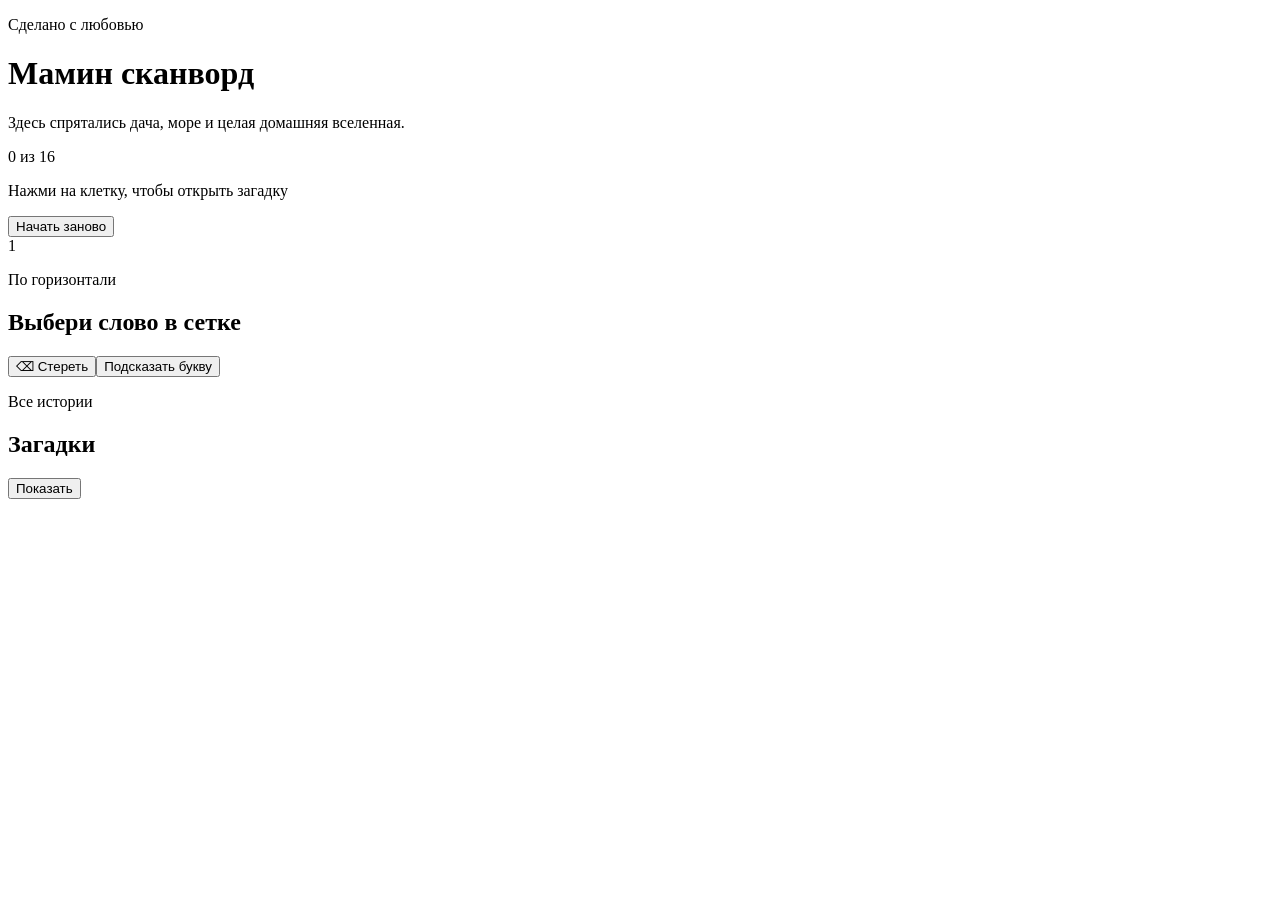
==== index.html @ de4d6d9a "Добавить страницу сканворда" ====
<!doctype html>
<html lang="ru">
  <head>
    <meta charset="UTF-8" />
    <meta name="viewport" content="width=device-width, initial-scale=1, viewport-fit=cover" />
    <meta name="theme-color" content="#f7efe3" />
    <link rel="icon" href="data:," />
    <title>Мамин сканворд</title>
    <link rel="stylesheet" href="styles.css" />
  </head>
  <body>
    <main class="app">
      <header class="hero">
        <p class="eyebrow">Сделано с любовью</p>
        <h1>Мамин сканворд</h1>
        <p class="intro">Здесь спрятались дача, море и целая домашняя вселенная.</p>
        <div class="progress-wrap" aria-label="Прогресс">
          <div class="progress-track"><span id="progressBar"></span></div>
          <span id="progressText">0 из 16</span>
        </div>
      </header>
      <section class="game-card">
        <div class="board-toolbar">
          <p>Нажми на клетку, чтобы открыть загадку</p>
          <button id="resetButton" class="icon-button" type="button">Начать заново</button>
        </div>
        <div id="boardViewport" class="board-viewport">
          <div id="board" class="board" role="grid" aria-label="Сетка сканворда"></div>
        </div>
      </section>
      <section id="cluePanel" class="clue-panel" aria-live="polite">
        <div class="clue-number" id="clueNumber">1</div>
        <div class="clue-copy"><p id="clueDirection">По горизонтали</p><h2 id="clueText">Выбери слово в сетке</h2></div>
      </section>
      <section class="keyboard" aria-label="Экранная клавиатура">
        <div id="letterKeys" class="letter-keys"></div>
        <div class="keyboard-actions"><button id="eraseButton" type="button">⌫ Стереть</button><button id="hintButton" type="button">Подсказать букву</button></div>
      </section>
      <section class="clue-list">
        <div class="section-heading"><div><p class="eyebrow">Все истории</p><h2>Загадки</h2></div><button id="toggleClues" type="button" aria-expanded="false">Показать</button></div>
        <div id="allClues" class="all-clues" hidden></div>
      </section>
    </main>
    <div id="winModal" class="modal" hidden>
      <div class="modal-card" role="dialog" aria-modal="true" aria-labelledby="winTitle">
        <div class="celebration">✦ ♥ ✦</div><p class="eyebrow">Все слова найдены</p>
        <h2 id="winTitle">Мама, ты разгадала нашу вселенную!</h2>
        <p>Пусть впереди будет ещё много дачных рассветов, попутного ветра и счастливых историй.</p>
        <button id="closeModal" type="button">Посмотреть сканворд</button>
      </div>
    </div>
    <script src="app.js"></script>
  </body>
</html>
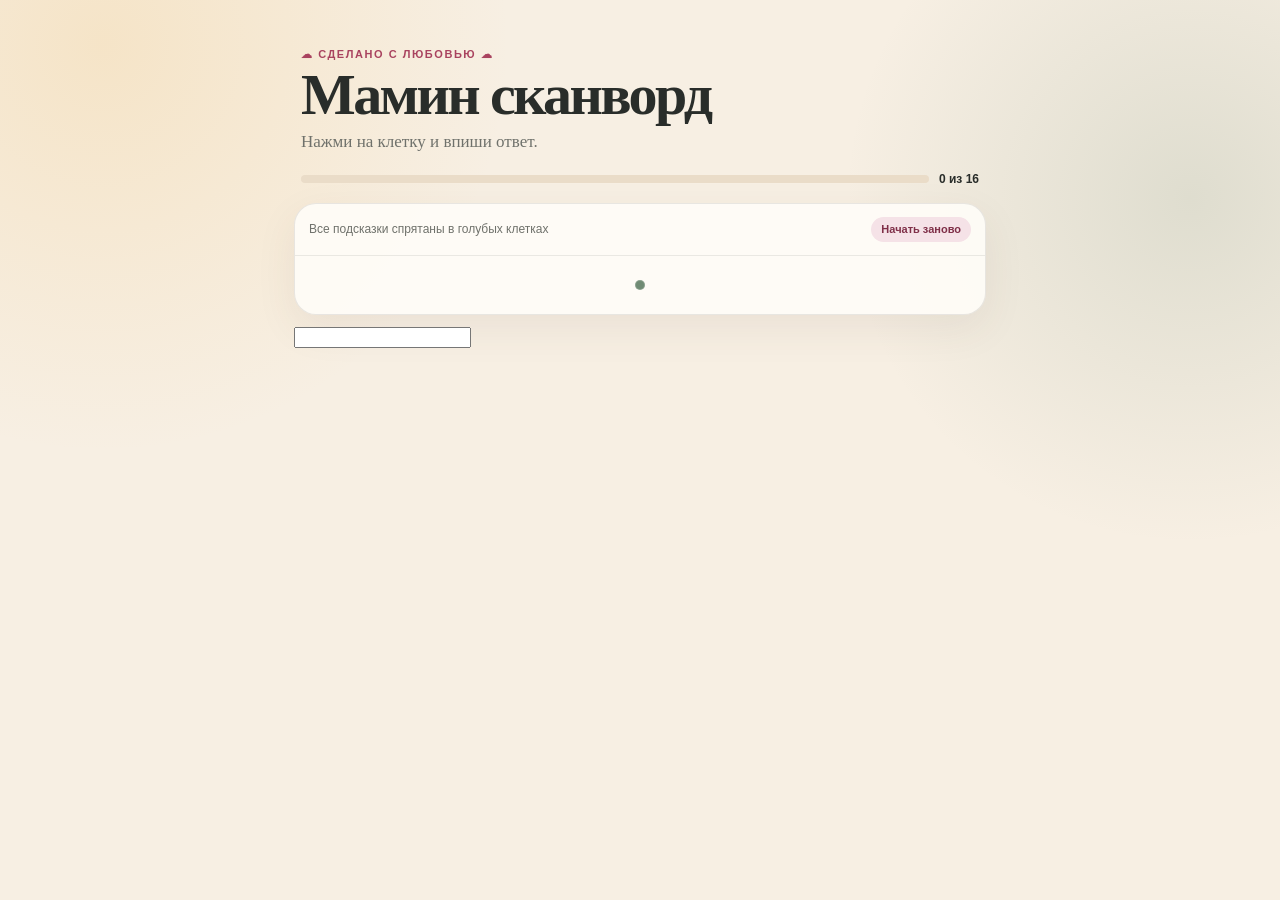
==== commit 3e4b996d: "Обновить мобильный интерфейс для iPhone" ====
--- a/index.html
+++ b/index.html
@@ -11,9 +11,9 @@
   <body>
     <main class="app">
       <header class="hero">
-        <p class="eyebrow">Сделано с любовью</p>
+        <p class="eyebrow">☁ Сделано с любовью ☁</p>
         <h1>Мамин сканворд</h1>
-        <p class="intro">Здесь спрятались дача, море и целая домашняя вселенная.</p>
+        <p class="intro">Нажми на клетку и впиши ответ.</p>
         <div class="progress-wrap" aria-label="Прогресс">
           <div class="progress-track"><span id="progressBar"></span></div>
           <span id="progressText">0 из 16</span>
@@ -21,25 +21,12 @@
       </header>
       <section class="game-card">
         <div class="board-toolbar">
-          <p>Нажми на клетку, чтобы открыть загадку</p>
+          <p>Все подсказки спрятаны в голубых клетках</p>
           <button id="resetButton" class="icon-button" type="button">Начать заново</button>
         </div>
-        <div id="boardViewport" class="board-viewport">
-          <div id="board" class="board" role="grid" aria-label="Сетка сканворда"></div>
-        </div>
+        <div id="boardViewport" class="board-viewport"><div id="board" class="board" role="grid" aria-label="Сетка сканворда"></div></div>
       </section>
-      <section id="cluePanel" class="clue-panel" aria-live="polite">
-        <div class="clue-number" id="clueNumber">1</div>
-        <div class="clue-copy"><p id="clueDirection">По горизонтали</p><h2 id="clueText">Выбери слово в сетке</h2></div>
-      </section>
-      <section class="keyboard" aria-label="Экранная клавиатура">
-        <div id="letterKeys" class="letter-keys"></div>
-        <div class="keyboard-actions"><button id="eraseButton" type="button">⌫ Стереть</button><button id="hintButton" type="button">Подсказать букву</button></div>
-      </section>
-      <section class="clue-list">
-        <div class="section-heading"><div><p class="eyebrow">Все истории</p><h2>Загадки</h2></div><button id="toggleClues" type="button" aria-expanded="false">Показать</button></div>
-        <div id="allClues" class="all-clues" hidden></div>
-      </section>
+      <input id="nativeInput" class="native-input" type="text" inputmode="text" enterkeyhint="next" autocomplete="off" autocorrect="off" autocapitalize="characters" spellcheck="false" aria-label="Ввод буквы" />
     </main>
     <div id="winModal" class="modal" hidden>
       <div class="modal-card" role="dialog" aria-modal="true" aria-labelledby="winTitle">
--- a/styles.css
+++ b/styles.css
@@ -0,0 +1 @@
+:root{--paper:#f7efe3;--paper-deep:#eadcc8;--ink:#292d2a;--muted:#6f716b;--berry:#a9435f;--berry-dark:#7f2f48;--sage:#708b74;--sage-light:#dce6da;--sun:#efbd65;--white:#fffdf9;--cell:clamp(58px,16vw,70px);font-family:Georgia,"Times New Roman",serif;color:var(--ink);background:var(--paper)}*{box-sizing:border-box}body{margin:0;min-width:320px;min-height:100vh;background:radial-gradient(circle at 8% 5%,rgb(239 189 101/22%),transparent 28%),radial-gradient(circle at 93% 22%,rgb(112 139 116/18%),transparent 25%),var(--paper)}button{font:inherit}.app{width:min(100%,720px);margin:0 auto;padding:24px 14px calc(32px + env(safe-area-inset-bottom))}.hero{padding:10px 7px 18px}.eyebrow{margin:0 0 6px;color:var(--berry);font:700 11px/1.2 Arial,sans-serif;letter-spacing:.14em;text-transform:uppercase}h1,h2,p{margin-top:0}h1{margin-bottom:8px;font-size:clamp(36px,11vw,58px);line-height:.95;letter-spacing:-.045em}.intro{max-width:510px;margin-bottom:18px;color:var(--muted);font-size:17px;line-height:1.45}.progress-wrap{display:grid;grid-template-columns:1fr auto;align-items:center;gap:10px;font:700 12px/1 Arial,sans-serif}.progress-track{height:8px;overflow:hidden;border-radius:99px;background:var(--paper-deep)}.progress-track span{display:block;width:0;height:100%;border-radius:inherit;background:var(--berry);transition:width .25s ease}.game-card,.clue-panel,.keyboard,.clue-list{margin-bottom:12px;border:1px solid rgb(41 45 42/10%);border-radius:22px;background:rgb(255 253 249/88%);box-shadow:0 14px 40px rgb(84 67 47/8%)}.game-card{overflow:hidden}.board-toolbar{display:flex;align-items:center;justify-content:space-between;gap:12px;padding:13px 14px;border-bottom:1px solid rgb(41 45 42/9%);font:12px/1.3 Arial,sans-serif}.board-toolbar p{margin:0;color:var(--muted)}.icon-button,#toggleClues{flex:none;padding:7px 10px;border:0;border-radius:99px;color:var(--berry-dark);background:#f5e2e7;font:700 11px/1 Arial,sans-serif}.board-viewport{max-height:60vh;overflow:auto;padding:16px;overscroll-behavior:contain;scrollbar-width:thin}.board{display:grid;width:max-content;margin:0 auto;gap:2px;padding:5px;border-radius:12px;background:var(--sage);box-shadow:inset 0 0 0 1px rgb(255 255 255/18%)}.cell{position:relative;width:var(--cell);height:var(--cell);padding:0;border:0;border-radius:3px;color:var(--ink);background:var(--white);font:700 clamp(16px,5vw,23px)/1 Arial,sans-serif;text-transform:uppercase;touch-action:manipulation}.cell.block{pointer-events:none;background:rgb(47 66 51/56%)}.cell.clue-cell{display:block;overflow:hidden;padding:14px 4px 13px;border:1px solid #c99733;color:#332711;background:#f3c953;font-family:Arial,sans-serif;text-transform:none}.clue-cell-text{display:-webkit-box;overflow:hidden;font-size:clamp(7px,2.15vw,10px);font-weight:700;line-height:1.05;overflow-wrap:anywhere;-webkit-box-orient:vertical;-webkit-line-clamp:4}.clue-cell-number{position:absolute;top:3px;left:4px;color:rgb(51 39 17/68%);font-size:7px;line-height:1}.clue-arrow{position:absolute;right:4px;bottom:1px;font-size:15px;line-height:1}.cell.clue-cell.active{background:#f6dc7c;outline:3px solid var(--berry);outline-offset:-3px}.cell.clue-cell.correct{color:#294932;background:#b9d3af;border-color:#78936f}.cell.active{background:#f8e5ae}.cell.cursor{outline:3px solid var(--berry);outline-offset:-3px}.cell.correct{color:#365c40;background:var(--sage-light)}.clue-panel{display:grid;grid-template-columns:45px 1fr;gap:12px;align-items:start;padding:16px}.clue-number{display:grid;width:42px;height:42px;place-items:center;border-radius:50%;color:var(--white);background:var(--berry);font:700 18px/1 Arial,sans-serif}.clue-copy p{margin-bottom:4px;color:var(--sage);font:700 10px/1.2 Arial,sans-serif;letter-spacing:.08em;text-transform:uppercase}.clue-copy h2{margin-bottom:0;font-size:clamp(18px,5.2vw,24px);line-height:1.2}.keyboard{padding:13px}.letter-keys{display:flex;flex-wrap:wrap;justify-content:center;gap:5px}.letter-keys button,.keyboard-actions button,.modal-card button{min-height:40px;border:0;border-radius:10px;color:var(--ink);background:var(--paper-deep);font:700 14px/1 Arial,sans-serif;touch-action:manipulation}.letter-keys button{width:calc((100% - 45px)/10);min-width:27px;padding:0}.letter-keys button:active,.keyboard-actions button:active{transform:translateY(1px);filter:brightness(.95)}.keyboard-actions{display:grid;grid-template-columns:1fr 1fr;gap:7px;margin-top:9px}.keyboard-actions button:last-child{color:var(--white);background:var(--sage)}.clue-list{padding:16px}.section-heading{display:flex;align-items:center;justify-content:space-between}.section-heading h2{margin:0;font-size:28px}.all-clues{display:grid;gap:8px;margin-top:15px}.all-clues[hidden]{display:none}.clue-item{display:grid;grid-template-columns:27px 1fr;gap:8px;padding:10px;border:0;border-radius:12px;color:inherit;background:#f7f0e6;text-align:left}.clue-item span:first-child{color:var(--berry);font:700 12px/1.3 Arial,sans-serif}.clue-item span:last-child{font-size:14px;line-height:1.25}.clue-item.solved{color:#55725b;background:var(--sage-light)}.modal{position:fixed;z-index:10;inset:0;display:grid;place-items:center;padding:20px;background:rgb(35 40 36/68%);backdrop-filter:blur(5px)}.modal[hidden]{display:none}.modal-card{width:min(100%,440px);padding:28px 24px;border-radius:26px;background:var(--white);box-shadow:0 25px 70px rgb(0 0 0/25%);text-align:center}.celebration{margin-bottom:18px;color:var(--sun);font-size:30px;letter-spacing:.3em}.modal-card h2{margin-bottom:12px;font-size:32px;line-height:1.05}.modal-card p:not(.eyebrow){color:var(--muted);line-height:1.45}.modal-card button{width:100%;margin-top:8px;color:var(--white);background:var(--berry)}@media(min-width:600px){.app{padding-top:38px}.board-viewport{padding:24px}.letter-keys button{width:41px}}@media(prefers-reduced-motion:reduce){*{scroll-behavior:auto!important;transition:none!important}}
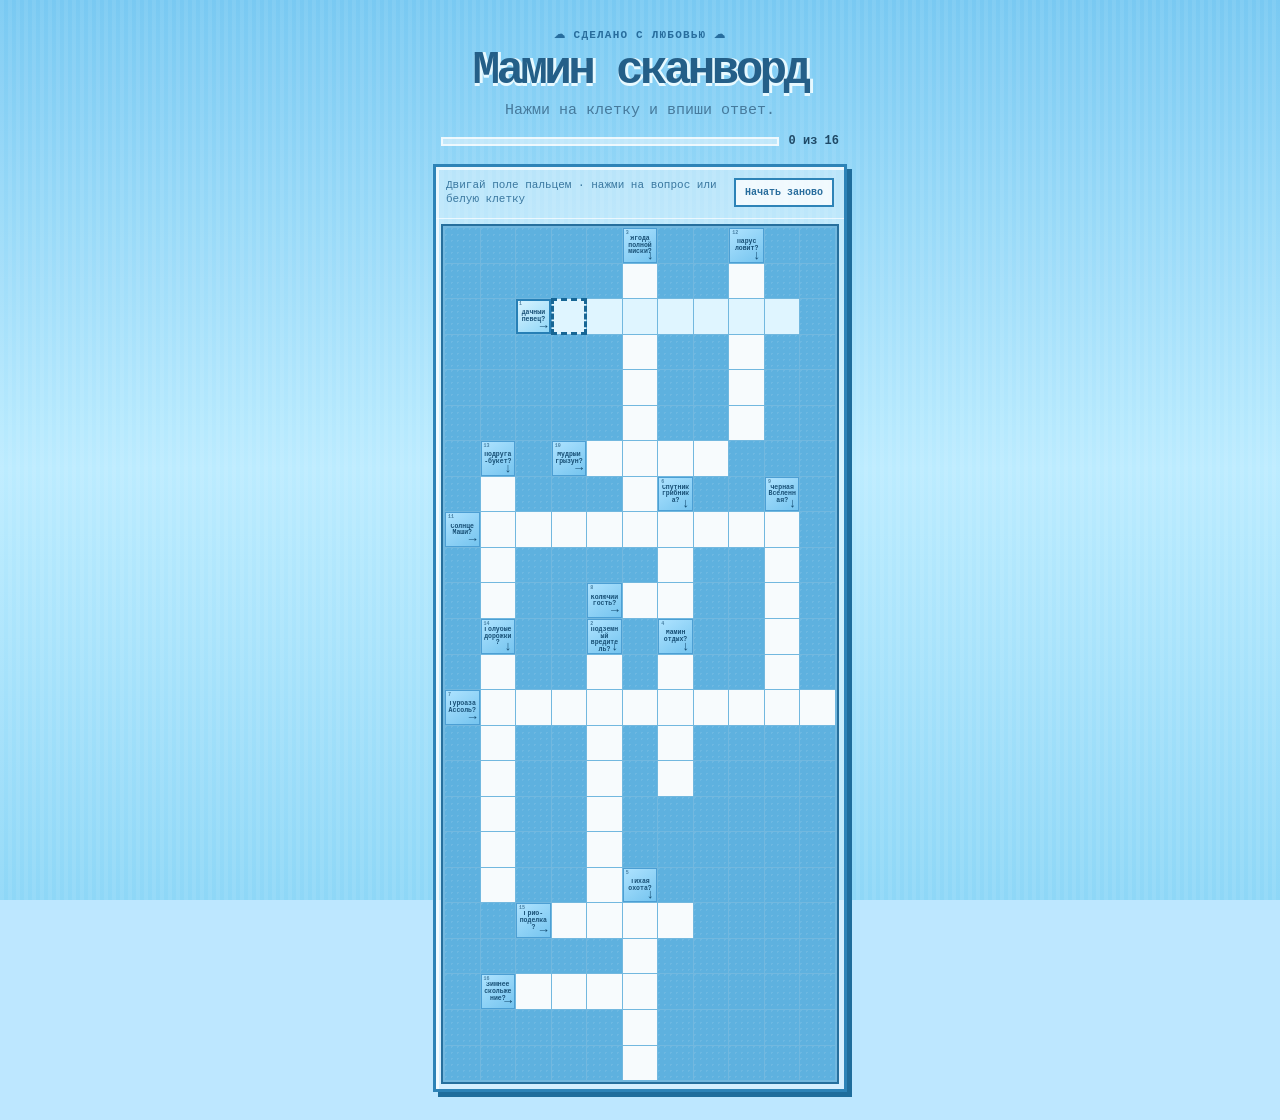
==== commit 0d98ea4c: "Увеличить клетки и улучшить подсказку управления" ====
--- a/index.html
+++ b/index.html
@@ -1,41 +1,2 @@
 <!doctype html>
-<html lang="ru">
-  <head>
-    <meta charset="UTF-8" />
-    <meta name="viewport" content="width=device-width, initial-scale=1, viewport-fit=cover" />
-    <meta name="theme-color" content="#f7efe3" />
-    <link rel="icon" href="data:," />
-    <title>Мамин сканворд</title>
-    <link rel="stylesheet" href="styles.css" />
-  </head>
-  <body>
-    <main class="app">
-      <header class="hero">
-        <p class="eyebrow">☁ Сделано с любовью ☁</p>
-        <h1>Мамин сканворд</h1>
-        <p class="intro">Нажми на клетку и впиши ответ.</p>
-        <div class="progress-wrap" aria-label="Прогресс">
-          <div class="progress-track"><span id="progressBar"></span></div>
-          <span id="progressText">0 из 16</span>
-        </div>
-      </header>
-      <section class="game-card">
-        <div class="board-toolbar">
-          <p>Все подсказки спрятаны в голубых клетках</p>
-          <button id="resetButton" class="icon-button" type="button">Начать заново</button>
-        </div>
-        <div id="boardViewport" class="board-viewport"><div id="board" class="board" role="grid" aria-label="Сетка сканворда"></div></div>
-      </section>
-      <input id="nativeInput" class="native-input" type="text" inputmode="text" enterkeyhint="next" autocomplete="off" autocorrect="off" autocapitalize="characters" spellcheck="false" aria-label="Ввод буквы" />
-    </main>
-    <div id="winModal" class="modal" hidden>
-      <div class="modal-card" role="dialog" aria-modal="true" aria-labelledby="winTitle">
-        <div class="celebration">✦ ♥ ✦</div><p class="eyebrow">Все слова найдены</p>
-        <h2 id="winTitle">Мама, ты разгадала нашу вселенную!</h2>
-        <p>Пусть впереди будет ещё много дачных рассветов, попутного ветра и счастливых историй.</p>
-        <button id="closeModal" type="button">Посмотреть сканворд</button>
-      </div>
-    </div>
-    <script src="app.js"></script>
-  </body>
-</html>
+<html lang="ru"><head><meta charset="UTF-8"/><meta name="viewport" content="width=device-width, initial-scale=1, viewport-fit=cover"/><meta name="theme-color" content="#79c9f2"/><link rel="icon" href="data:,"/><title>Мамин сканворд</title><link rel="stylesheet" href="styles.css"/></head><body><main class="app"><header class="hero"><p class="eyebrow">☁ Сделано с любовью ☁</p><h1>Мамин сканворд</h1><p class="intro">Нажми на клетку и впиши ответ.</p><div class="progress-wrap" aria-label="Прогресс"><div class="progress-track"><span id="progressBar"></span></div><span id="progressText">0 из 16</span></div></header><section class="game-card"><div class="board-toolbar"><p>Двигай поле пальцем · нажми на вопрос или белую клетку</p><button id="resetButton" class="icon-button" type="button">Начать заново</button></div><div id="boardViewport" class="board-viewport"><div id="board" class="board" role="grid" aria-label="Сетка сканворда"></div></div></section><input id="nativeInput" class="native-input" type="text" inputmode="text" enterkeyhint="next" autocomplete="off" autocorrect="off" autocapitalize="characters" spellcheck="false" aria-label="Ввод буквы"/></main><div id="winModal" class="modal" hidden><div class="modal-card" role="dialog" aria-modal="true" aria-labelledby="winTitle"><div class="celebration">✦ ♥ ✦</div><p class="eyebrow">Все слова найдены</p><h2 id="winTitle">Мама, ты разгадала нашу вселенную!</h2><p>Пусть впереди будет ещё много дачных рассветов, попутного ветра и счастливых историй.</p><button id="closeModal" type="button">Посмотреть сканворд</button></div></div><script src="app.js"></script></body></html>
--- a/styles.css
+++ b/styles.css
@@ -1 +1 @@
-:root{--paper:#f7efe3;--paper-deep:#eadcc8;--ink:#292d2a;--muted:#6f716b;--berry:#a9435f;--berry-dark:#7f2f48;--sage:#708b74;--sage-light:#dce6da;--sun:#efbd65;--white:#fffdf9;--cell:clamp(58px,16vw,70px);font-family:Georgia,"Times New Roman",serif;color:var(--ink);background:var(--paper)}*{box-sizing:border-box}body{margin:0;min-width:320px;min-height:100vh;background:radial-gradient(circle at 8% 5%,rgb(239 189 101/22%),transparent 28%),radial-gradient(circle at 93% 22%,rgb(112 139 116/18%),transparent 25%),var(--paper)}button{font:inherit}.app{width:min(100%,720px);margin:0 auto;padding:24px 14px calc(32px + env(safe-area-inset-bottom))}.hero{padding:10px 7px 18px}.eyebrow{margin:0 0 6px;color:var(--berry);font:700 11px/1.2 Arial,sans-serif;letter-spacing:.14em;text-transform:uppercase}h1,h2,p{margin-top:0}h1{margin-bottom:8px;font-size:clamp(36px,11vw,58px);line-height:.95;letter-spacing:-.045em}.intro{max-width:510px;margin-bottom:18px;color:var(--muted);font-size:17px;line-height:1.45}.progress-wrap{display:grid;grid-template-columns:1fr auto;align-items:center;gap:10px;font:700 12px/1 Arial,sans-serif}.progress-track{height:8px;overflow:hidden;border-radius:99px;background:var(--paper-deep)}.progress-track span{display:block;width:0;height:100%;border-radius:inherit;background:var(--berry);transition:width .25s ease}.game-card,.clue-panel,.keyboard,.clue-list{margin-bottom:12px;border:1px solid rgb(41 45 42/10%);border-radius:22px;background:rgb(255 253 249/88%);box-shadow:0 14px 40px rgb(84 67 47/8%)}.game-card{overflow:hidden}.board-toolbar{display:flex;align-items:center;justify-content:space-between;gap:12px;padding:13px 14px;border-bottom:1px solid rgb(41 45 42/9%);font:12px/1.3 Arial,sans-serif}.board-toolbar p{margin:0;color:var(--muted)}.icon-button,#toggleClues{flex:none;padding:7px 10px;border:0;border-radius:99px;color:var(--berry-dark);background:#f5e2e7;font:700 11px/1 Arial,sans-serif}.board-viewport{max-height:60vh;overflow:auto;padding:16px;overscroll-behavior:contain;scrollbar-width:thin}.board{display:grid;width:max-content;margin:0 auto;gap:2px;padding:5px;border-radius:12px;background:var(--sage);box-shadow:inset 0 0 0 1px rgb(255 255 255/18%)}.cell{position:relative;width:var(--cell);height:var(--cell);padding:0;border:0;border-radius:3px;color:var(--ink);background:var(--white);font:700 clamp(16px,5vw,23px)/1 Arial,sans-serif;text-transform:uppercase;touch-action:manipulation}.cell.block{pointer-events:none;background:rgb(47 66 51/56%)}.cell.clue-cell{display:block;overflow:hidden;padding:14px 4px 13px;border:1px solid #c99733;color:#332711;background:#f3c953;font-family:Arial,sans-serif;text-transform:none}.clue-cell-text{display:-webkit-box;overflow:hidden;font-size:clamp(7px,2.15vw,10px);font-weight:700;line-height:1.05;overflow-wrap:anywhere;-webkit-box-orient:vertical;-webkit-line-clamp:4}.clue-cell-number{position:absolute;top:3px;left:4px;color:rgb(51 39 17/68%);font-size:7px;line-height:1}.clue-arrow{position:absolute;right:4px;bottom:1px;font-size:15px;line-height:1}.cell.clue-cell.active{background:#f6dc7c;outline:3px solid var(--berry);outline-offset:-3px}.cell.clue-cell.correct{color:#294932;background:#b9d3af;border-color:#78936f}.cell.active{background:#f8e5ae}.cell.cursor{outline:3px solid var(--berry);outline-offset:-3px}.cell.correct{color:#365c40;background:var(--sage-light)}.clue-panel{display:grid;grid-template-columns:45px 1fr;gap:12px;align-items:start;padding:16px}.clue-number{display:grid;width:42px;height:42px;place-items:center;border-radius:50%;color:var(--white);background:var(--berry);font:700 18px/1 Arial,sans-serif}.clue-copy p{margin-bottom:4px;color:var(--sage);font:700 10px/1.2 Arial,sans-serif;letter-spacing:.08em;text-transform:uppercase}.clue-copy h2{margin-bottom:0;font-size:clamp(18px,5.2vw,24px);line-height:1.2}.keyboard{padding:13px}.letter-keys{display:flex;flex-wrap:wrap;justify-content:center;gap:5px}.letter-keys button,.keyboard-actions button,.modal-card button{min-height:40px;border:0;border-radius:10px;color:var(--ink);background:var(--paper-deep);font:700 14px/1 Arial,sans-serif;touch-action:manipulation}.letter-keys button{width:calc((100% - 45px)/10);min-width:27px;padding:0}.letter-keys button:active,.keyboard-actions button:active{transform:translateY(1px);filter:brightness(.95)}.keyboard-actions{display:grid;grid-template-columns:1fr 1fr;gap:7px;margin-top:9px}.keyboard-actions button:last-child{color:var(--white);background:var(--sage)}.clue-list{padding:16px}.section-heading{display:flex;align-items:center;justify-content:space-between}.section-heading h2{margin:0;font-size:28px}.all-clues{display:grid;gap:8px;margin-top:15px}.all-clues[hidden]{display:none}.clue-item{display:grid;grid-template-columns:27px 1fr;gap:8px;padding:10px;border:0;border-radius:12px;color:inherit;background:#f7f0e6;text-align:left}.clue-item span:first-child{color:var(--berry);font:700 12px/1.3 Arial,sans-serif}.clue-item span:last-child{font-size:14px;line-height:1.25}.clue-item.solved{color:#55725b;background:var(--sage-light)}.modal{position:fixed;z-index:10;inset:0;display:grid;place-items:center;padding:20px;background:rgb(35 40 36/68%);backdrop-filter:blur(5px)}.modal[hidden]{display:none}.modal-card{width:min(100%,440px);padding:28px 24px;border-radius:26px;background:var(--white);box-shadow:0 25px 70px rgb(0 0 0/25%);text-align:center}.celebration{margin-bottom:18px;color:var(--sun);font-size:30px;letter-spacing:.3em}.modal-card h2{margin-bottom:12px;font-size:32px;line-height:1.05}.modal-card p:not(.eyebrow){color:var(--muted);line-height:1.45}.modal-card button{width:100%;margin-top:8px;color:var(--white);background:var(--berry)}@media(min-width:600px){.app{padding-top:38px}.board-viewport{padding:24px}.letter-keys button{width:41px}}@media(prefers-reduced-motion:reduce){*{scroll-behavior:auto!important;transition:none!important}}
+:root{--sky:#bde7ff;--blue-dark:#286d9d;--ink:#1f4966;font-family:"Courier New",ui-monospace,monospace;color:var(--ink);background:var(--sky)}*{box-sizing:border-box}html{overflow-x:hidden}body{position:relative;min-width:320px;min-height:100vh;margin:0;overflow-x:hidden;background:linear-gradient(90deg,rgb(255 255 255/7%) 50%,transparent 50%) 0 0/8px 8px,linear-gradient(180deg,#79c9f2 0%,#bcecff 52%,#8ed7f7 100%);background-attachment:fixed}body:before,body:after{position:fixed;z-index:-1;width:18px;height:18px;background:rgb(255 255 255/78%);content:"";image-rendering:pixelated}body:before{top:72px;left:8vw;box-shadow:18px 0 rgb(255 255 255/78%),36px 0 rgb(255 255 255/78%),54px 0 rgb(255 255 255/78%),18px -18px rgb(255 255 255/78%),36px -18px rgb(255 255 255/78%),270px 92px rgb(255 255 255/60%),288px 92px rgb(255 255 255/60%),306px 92px rgb(255 255 255/60%),324px 92px rgb(255 255 255/60%),288px 74px rgb(255 255 255/60%),306px 74px rgb(255 255 255/60%)}body:after{right:18vw;bottom:12vh;box-shadow:18px 0 rgb(255 255 255/62%),36px 0 rgb(255 255 255/62%),18px -18px rgb(255 255 255/62%)}button{font:inherit;-webkit-tap-highlight-color:transparent}.app{width:min(100%,430px);margin:0 auto;padding:max(18px,env(safe-area-inset-top)) 8px calc(28px + env(safe-area-inset-bottom))}.hero{padding:10px 8px 16px;text-align:center}.eyebrow{margin:0 0 7px;color:var(--blue-dark);font-size:11px;font-weight:800;letter-spacing:.11em;text-transform:uppercase}h1{margin:0 0 8px;color:#245f88;font-size:clamp(34px,10vw,46px);font-weight:900;line-height:1;letter-spacing:-.08em;text-shadow:3px 0 #e7f9ff,0 3px #e7f9ff}.intro{margin:0 0 15px;color:#467a9c;font-size:15px}.progress-wrap{display:grid;grid-template-columns:1fr auto;align-items:center;gap:10px;font-size:12px;font-weight:800}.progress-track{height:9px;overflow:hidden;border:2px solid rgb(255 255 255/72%);background:rgb(255 255 255/45%)}.progress-track span{display:block;width:0;height:100%;background:linear-gradient(90deg,#5dafdc,#70c9ee);transition:width .22s ease}.game-card{overflow:hidden;border:3px solid #2d83b7;background:rgb(255 255 255/36%);box-shadow:5px 5px 0 #1f6d9c,inset 3px 3px 0 rgb(255 255 255/72%)}.board-toolbar{display:flex;align-items:center;justify-content:space-between;gap:8px;padding:11px 10px;border-bottom:1px solid rgb(255 255 255/70%)}.board-toolbar p{margin:0;color:#39779f;font-size:11px;line-height:1.25}.icon-button{flex:none;padding:7px 9px;border:2px solid #2d83b7;color:var(--blue-dark);background:rgb(255 255 255/78%);font-size:10px;font-weight:800}.board-viewport{width:100%;overflow:hidden;padding:5px}.board{display:grid;width:100%;gap:1px;padding:2px;border:2px solid #266f9d;background:#72b8df}.cell{position:relative;display:grid;min-width:0;aspect-ratio:1;place-items:center;padding:0;border:0;color:#235775;background:rgb(255 255 255/94%);font-size:clamp(13px,4.4vw,19px);font-weight:900;line-height:1;text-transform:uppercase;touch-action:manipulation}.cell.block{pointer-events:none;background:linear-gradient(135deg,rgb(255 255 255/9%) 25%,transparent 25%) 0 0/6px 6px,#5eb1df}.cell.clue-cell{display:block;overflow:hidden;padding:7px 2px 6px;border:1px solid #4c9fd4;color:#174f75;background:linear-gradient(145deg,#aee3ff,#75c4ef);text-transform:none}.clue-cell-text{display:-webkit-box;overflow:hidden;font-size:clamp(4.4px,1.55vw,6.5px);font-weight:800;line-height:1.02;overflow-wrap:anywhere;-webkit-box-orient:vertical;-webkit-line-clamp:4}.clue-cell-number{position:absolute;top:2px;left:2px;color:rgb(23 79 117/65%);font-size:5px}.clue-arrow{position:absolute;right:2px;bottom:0;font-size:clamp(9px,3vw,13px)}.cell.active{background:#dff5ff}.cell.cursor{z-index:1;outline:3px dashed #176695;outline-offset:-2px;animation:breathe 1.4s ease-in-out infinite}.cell.correct{color:#2b7298;background:#d8f4ff}.cell.clue-cell.active{background:linear-gradient(145deg,#d9f4ff,#8fd6f7);outline:2px solid #267fb6;outline-offset:-2px}.cell.clue-cell.correct{background:linear-gradient(145deg,#d7f5ff,#a4def6)}.native-input{position:fixed;left:50%;bottom:0;width:1px;height:1px;padding:0;border:0;opacity:.01;pointer-events:none;transform:translateX(-50%)}.modal{position:fixed;z-index:10;inset:0;display:grid;place-items:center;padding:20px;background:rgb(44 108 145/52%);backdrop-filter:blur(8px)}.modal[hidden]{display:none}.modal-card{width:min(100%,390px);padding:30px 22px;border:4px solid #2d83b7;background:linear-gradient(180deg,#fafdff,#dff5ff);box-shadow:8px 8px 0 #1f6d9c;text-align:center}.celebration{margin-bottom:15px;color:#55acd8;font-size:30px;letter-spacing:.25em}.modal-card h2{margin:0 0 12px;color:#245f88;font-size:29px;line-height:1.05}.modal-card p:not(.eyebrow){color:#467a9c;line-height:1.45}.modal-card button{width:100%;min-height:46px;margin-top:8px;border:3px solid #286d9d;color:#fff;background:#4c9fd4;font-weight:900}@keyframes breathe{50%{outline-color:#79c8ee}}@media(prefers-reduced-motion:reduce){*{animation:none!important;transition:none!important}}
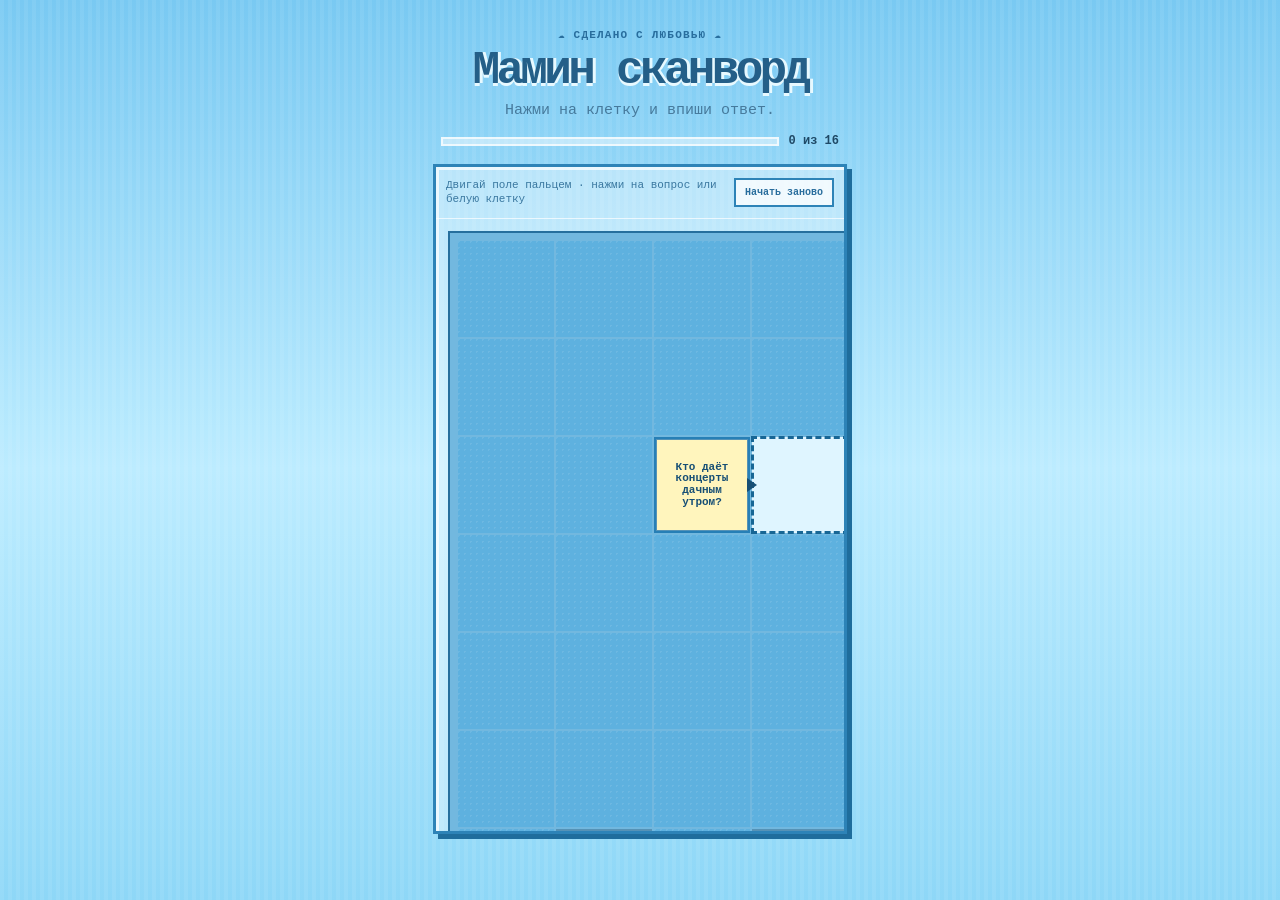
==== commit 9ff45b2f: "Подключить оформление по референсу" ====
--- a/index.html
+++ b/index.html
@@ -1,2 +1 @@
-<!doctype html>
-<html lang="ru"><head><meta charset="UTF-8"/><meta name="viewport" content="width=device-width, initial-scale=1, viewport-fit=cover"/><meta name="theme-color" content="#79c9f2"/><link rel="icon" href="data:,"/><title>Мамин сканворд</title><link rel="stylesheet" href="styles.css"/></head><body><main class="app"><header class="hero"><p class="eyebrow">☁ Сделано с любовью ☁</p><h1>Мамин сканворд</h1><p class="intro">Нажми на клетку и впиши ответ.</p><div class="progress-wrap" aria-label="Прогресс"><div class="progress-track"><span id="progressBar"></span></div><span id="progressText">0 из 16</span></div></header><section class="game-card"><div class="board-toolbar"><p>Двигай поле пальцем · нажми на вопрос или белую клетку</p><button id="resetButton" class="icon-button" type="button">Начать заново</button></div><div id="boardViewport" class="board-viewport"><div id="board" class="board" role="grid" aria-label="Сетка сканворда"></div></div></section><input id="nativeInput" class="native-input" type="text" inputmode="text" enterkeyhint="next" autocomplete="off" autocorrect="off" autocapitalize="characters" spellcheck="false" aria-label="Ввод буквы"/></main><div id="winModal" class="modal" hidden><div class="modal-card" role="dialog" aria-modal="true" aria-labelledby="winTitle"><div class="celebration">✦ ♥ ✦</div><p class="eyebrow">Все слова найдены</p><h2 id="winTitle">Мама, ты разгадала нашу вселенную!</h2><p>Пусть впереди будет ещё много дачных рассветов, попутного ветра и счастливых историй.</p><button id="closeModal" type="button">Посмотреть сканворд</button></div></div><script src="app.js"></script></body></html>
+<!doctype html><html lang="ru"><head><meta charset="UTF-8"/><meta name="viewport" content="width=device-width,initial-scale=1,viewport-fit=cover"/><meta name="theme-color" content="#79c9f2"/><link rel="icon" href="data:,"/><title>Мамин сканворд</title><link rel="stylesheet" href="styles.css"/><link rel="stylesheet" href="reference.css"/></head><body><main class="app"><header class="hero"><p class="eyebrow">☁ Сделано с любовью ☁</p><h1>Мамин сканворд</h1><p class="intro">Нажми на клетку и впиши ответ.</p><div class="progress-wrap"><div class="progress-track"><span id="progressBar"></span></div><span id="progressText">0 из 16</span></div></header><section class="game-card"><div class="board-toolbar"><p>Двигай поле пальцем · нажми на вопрос или белую клетку</p><button id="resetButton" class="icon-button">Начать заново</button></div><div id="boardViewport" class="board-viewport"><div id="board" class="board"></div></div></section><input id="nativeInput" class="native-input" type="text" inputmode="text" enterkeyhint="next" autocomplete="off" autocorrect="off" autocapitalize="characters" spellcheck="false"/></main><div id="winModal" class="modal" hidden><div class="modal-card"><div class="celebration">✦ ♥ ✦</div><p class="eyebrow">Все слова найдены</p><h2>Мама, ты разгадала нашу вселенную!</h2><p>Пусть впереди будет ещё много дачных рассветов, попутного ветра и счастливых историй.</p><button id="closeModal">Посмотреть сканворд</button></div></div><script src="app.js"></script></body></html>
--- a/styles.css
+++ b/styles.css
@@ -1 +1 @@
-:root{--sky:#bde7ff;--blue-dark:#286d9d;--ink:#1f4966;font-family:"Courier New",ui-monospace,monospace;color:var(--ink);background:var(--sky)}*{box-sizing:border-box}html{overflow-x:hidden}body{position:relative;min-width:320px;min-height:100vh;margin:0;overflow-x:hidden;background:linear-gradient(90deg,rgb(255 255 255/7%) 50%,transparent 50%) 0 0/8px 8px,linear-gradient(180deg,#79c9f2 0%,#bcecff 52%,#8ed7f7 100%);background-attachment:fixed}body:before,body:after{position:fixed;z-index:-1;width:18px;height:18px;background:rgb(255 255 255/78%);content:"";image-rendering:pixelated}body:before{top:72px;left:8vw;box-shadow:18px 0 rgb(255 255 255/78%),36px 0 rgb(255 255 255/78%),54px 0 rgb(255 255 255/78%),18px -18px rgb(255 255 255/78%),36px -18px rgb(255 255 255/78%),270px 92px rgb(255 255 255/60%),288px 92px rgb(255 255 255/60%),306px 92px rgb(255 255 255/60%),324px 92px rgb(255 255 255/60%),288px 74px rgb(255 255 255/60%),306px 74px rgb(255 255 255/60%)}body:after{right:18vw;bottom:12vh;box-shadow:18px 0 rgb(255 255 255/62%),36px 0 rgb(255 255 255/62%),18px -18px rgb(255 255 255/62%)}button{font:inherit;-webkit-tap-highlight-color:transparent}.app{width:min(100%,430px);margin:0 auto;padding:max(18px,env(safe-area-inset-top)) 8px calc(28px + env(safe-area-inset-bottom))}.hero{padding:10px 8px 16px;text-align:center}.eyebrow{margin:0 0 7px;color:var(--blue-dark);font-size:11px;font-weight:800;letter-spacing:.11em;text-transform:uppercase}h1{margin:0 0 8px;color:#245f88;font-size:clamp(34px,10vw,46px);font-weight:900;line-height:1;letter-spacing:-.08em;text-shadow:3px 0 #e7f9ff,0 3px #e7f9ff}.intro{margin:0 0 15px;color:#467a9c;font-size:15px}.progress-wrap{display:grid;grid-template-columns:1fr auto;align-items:center;gap:10px;font-size:12px;font-weight:800}.progress-track{height:9px;overflow:hidden;border:2px solid rgb(255 255 255/72%);background:rgb(255 255 255/45%)}.progress-track span{display:block;width:0;height:100%;background:linear-gradient(90deg,#5dafdc,#70c9ee);transition:width .22s ease}.game-card{overflow:hidden;border:3px solid #2d83b7;background:rgb(255 255 255/36%);box-shadow:5px 5px 0 #1f6d9c,inset 3px 3px 0 rgb(255 255 255/72%)}.board-toolbar{display:flex;align-items:center;justify-content:space-between;gap:8px;padding:11px 10px;border-bottom:1px solid rgb(255 255 255/70%)}.board-toolbar p{margin:0;color:#39779f;font-size:11px;line-height:1.25}.icon-button{flex:none;padding:7px 9px;border:2px solid #2d83b7;color:var(--blue-dark);background:rgb(255 255 255/78%);font-size:10px;font-weight:800}.board-viewport{width:100%;overflow:hidden;padding:5px}.board{display:grid;width:100%;gap:1px;padding:2px;border:2px solid #266f9d;background:#72b8df}.cell{position:relative;display:grid;min-width:0;aspect-ratio:1;place-items:center;padding:0;border:0;color:#235775;background:rgb(255 255 255/94%);font-size:clamp(13px,4.4vw,19px);font-weight:900;line-height:1;text-transform:uppercase;touch-action:manipulation}.cell.block{pointer-events:none;background:linear-gradient(135deg,rgb(255 255 255/9%) 25%,transparent 25%) 0 0/6px 6px,#5eb1df}.cell.clue-cell{display:block;overflow:hidden;padding:7px 2px 6px;border:1px solid #4c9fd4;color:#174f75;background:linear-gradient(145deg,#aee3ff,#75c4ef);text-transform:none}.clue-cell-text{display:-webkit-box;overflow:hidden;font-size:clamp(4.4px,1.55vw,6.5px);font-weight:800;line-height:1.02;overflow-wrap:anywhere;-webkit-box-orient:vertical;-webkit-line-clamp:4}.clue-cell-number{position:absolute;top:2px;left:2px;color:rgb(23 79 117/65%);font-size:5px}.clue-arrow{position:absolute;right:2px;bottom:0;font-size:clamp(9px,3vw,13px)}.cell.active{background:#dff5ff}.cell.cursor{z-index:1;outline:3px dashed #176695;outline-offset:-2px;animation:breathe 1.4s ease-in-out infinite}.cell.correct{color:#2b7298;background:#d8f4ff}.cell.clue-cell.active{background:linear-gradient(145deg,#d9f4ff,#8fd6f7);outline:2px solid #267fb6;outline-offset:-2px}.cell.clue-cell.correct{background:linear-gradient(145deg,#d7f5ff,#a4def6)}.native-input{position:fixed;left:50%;bottom:0;width:1px;height:1px;padding:0;border:0;opacity:.01;pointer-events:none;transform:translateX(-50%)}.modal{position:fixed;z-index:10;inset:0;display:grid;place-items:center;padding:20px;background:rgb(44 108 145/52%);backdrop-filter:blur(8px)}.modal[hidden]{display:none}.modal-card{width:min(100%,390px);padding:30px 22px;border:4px solid #2d83b7;background:linear-gradient(180deg,#fafdff,#dff5ff);box-shadow:8px 8px 0 #1f6d9c;text-align:center}.celebration{margin-bottom:15px;color:#55acd8;font-size:30px;letter-spacing:.25em}.modal-card h2{margin:0 0 12px;color:#245f88;font-size:29px;line-height:1.05}.modal-card p:not(.eyebrow){color:#467a9c;line-height:1.45}.modal-card button{width:100%;min-height:46px;margin-top:8px;border:3px solid #286d9d;color:#fff;background:#4c9fd4;font-weight:900}@keyframes breathe{50%{outline-color:#79c8ee}}@media(prefers-reduced-motion:reduce){*{animation:none!important;transition:none!important}}
+:root{--sky:#bde7ff;--blue-dark:#286d9d;--ink:#1f4966;--cell:96px;font-family:"Courier New",ui-monospace,monospace;color:var(--ink);background:var(--sky)}*{box-sizing:border-box}html{overflow-x:hidden}body{position:relative;min-width:320px;min-height:100vh;margin:0;overflow-x:hidden;background:linear-gradient(90deg,rgb(255 255 255/7%) 50%,transparent 50%) 0 0/8px 8px,linear-gradient(180deg,#79c9f2 0%,#bcecff 52%,#8ed7f7 100%);background-attachment:fixed}body:before,body:after{position:fixed;z-index:-1;width:18px;height:18px;background:rgb(255 255 255/78%);content:"";image-rendering:pixelated}body:before{top:72px;left:8vw;box-shadow:18px 0 rgb(255 255 255/78%),36px 0 rgb(255 255 255/78%),54px 0 rgb(255 255 255/78%),18px -18px rgb(255 255 255/78%),36px -18px rgb(255 255 255/78%),270px 92px rgb(255 255 255/60%),288px 92px rgb(255 255 255/60%),306px 92px rgb(255 255 255/60%),324px 92px rgb(255 255 255/60%),288px 74px rgb(255 255 255/60%),306px 74px rgb(255 255 255/60%)}body:after{right:18vw;bottom:12vh;box-shadow:18px 0 rgb(255 255 255/62%),36px 0 rgb(255 255 255/62%),18px -18px rgb(255 255 255/62%)}button{font:inherit;-webkit-tap-highlight-color:transparent}.app{width:min(100%,430px);margin:0 auto;padding:max(18px,env(safe-area-inset-top)) 8px calc(28px + env(safe-area-inset-bottom))}.hero{padding:10px 8px 16px;text-align:center}.eyebrow{margin:0 0 7px;color:var(--blue-dark);font-size:11px;font-weight:800;letter-spacing:.11em;text-transform:uppercase}h1{margin:0 0 8px;color:#245f88;font-size:clamp(34px,10vw,46px);font-weight:900;line-height:1;letter-spacing:-.08em;text-shadow:3px 0 #e7f9ff,0 3px #e7f9ff}.intro{margin:0 0 15px;color:#467a9c;font-size:15px}.progress-wrap{display:grid;grid-template-columns:1fr auto;align-items:center;gap:10px;font-size:12px;font-weight:800}.progress-track{height:9px;overflow:hidden;border:2px solid rgb(255 255 255/72%);background:rgb(255 255 255/45%)}.progress-track span{display:block;width:0;height:100%;background:linear-gradient(90deg,#5dafdc,#70c9ee);transition:width .22s ease}.game-card{overflow:hidden;border:3px solid #2d83b7;background:rgb(255 255 255/36%);box-shadow:5px 5px 0 #1f6d9c,inset 3px 3px 0 rgb(255 255 255/72%)}.board-toolbar{display:flex;align-items:center;justify-content:space-between;gap:8px;padding:11px 10px;border-bottom:1px solid rgb(255 255 255/70%)}.board-toolbar p{margin:0;color:#39779f;font-size:11px;line-height:1.25}.icon-button{flex:none;padding:7px 9px;border:2px solid #2d83b7;color:var(--blue-dark);background:rgb(255 255 255/78%);font-size:10px;font-weight:800}.board-viewport{width:100%;height:min(68vh,650px);overflow:auto;padding:12px;overscroll-behavior:contain;scrollbar-width:none;-webkit-overflow-scrolling:touch}.board-viewport::-webkit-scrollbar{display:none}.board{display:grid;width:max-content;gap:2px;padding:8px;border:2px solid #266f9d;background:#72b8df}.cell{position:relative;display:grid;width:var(--cell);height:var(--cell);place-items:center;padding:0;border:0;color:#235775;background:rgb(255 255 255/94%);font-size:34px;font-weight:900;line-height:1;text-transform:uppercase;touch-action:manipulation}.cell.block{pointer-events:none;background:linear-gradient(135deg,rgb(255 255 255/9%) 25%,transparent 25%) 0 0/6px 6px,#5eb1df}.cell.clue-cell{display:block;z-index:2;overflow:visible;padding:18px 7px 13px;border:3px solid #347eaa;color:#174f75;background:linear-gradient(145deg,#aee3ff,#75c4ef);text-transform:none}.clue-cell-text{display:-webkit-box;overflow:hidden;font-size:12px;font-weight:800;line-height:1.08;overflow-wrap:anywhere;-webkit-box-orient:vertical;-webkit-line-clamp:4}.clue-cell-number{position:absolute;top:5px;left:6px;color:rgb(23 79 117/65%);font-size:9px}.clue-arrow{position:absolute;z-index:5;display:block;color:transparent;background:#174f75;font-size:0}.clue-across .clue-arrow{top:50%;right:-17px;width:16px;height:4px;transform:translateY(-50%)}.clue-across .clue-arrow:after{position:absolute;top:-5px;right:-2px;border-top:7px solid transparent;border-bottom:7px solid transparent;border-left:9px solid #174f75;content:""}.clue-down .clue-arrow{bottom:-17px;left:50%;width:4px;height:16px;transform:translateX(-50%)}.clue-down .clue-arrow:after{position:absolute;bottom:-2px;left:-5px;border-top:9px solid #174f75;border-right:7px solid transparent;border-left:7px solid transparent;content:""}.cell.active{background:#dff5ff}.cell.cursor{z-index:1;outline:3px dashed #176695;outline-offset:-2px;animation:breathe 1.4s ease-in-out infinite}.cell.correct{color:#2b7298;background:#d8f4ff}.cell.clue-cell.active{background:linear-gradient(145deg,#d9f4ff,#8fd6f7);outline:2px solid #267fb6;outline-offset:-2px}.cell.clue-cell.correct{background:linear-gradient(145deg,#d7f5ff,#a4def6)}.native-input{position:fixed;left:50%;bottom:0;width:1px;height:1px;padding:0;border:0;opacity:.01;pointer-events:none;transform:translateX(-50%)}.modal{position:fixed;z-index:10;inset:0;display:grid;place-items:center;padding:20px;background:rgb(44 108 145/52%);backdrop-filter:blur(8px)}.modal[hidden]{display:none}.modal-card{width:min(100%,390px);padding:30px 22px;border:4px solid #2d83b7;background:linear-gradient(180deg,#fafdff,#dff5ff);box-shadow:8px 8px 0 #1f6d9c;text-align:center}.celebration{margin-bottom:15px;color:#55acd8;font-size:30px;letter-spacing:.25em}.modal-card h2{margin:0 0 12px;color:#245f88;font-size:29px;line-height:1.05}.modal-card p:not(.eyebrow){color:#467a9c;line-height:1.45}.modal-card button{width:100%;min-height:46px;margin-top:8px;border:3px solid #286d9d;color:#fff;background:#4c9fd4;font-weight:900}@keyframes breathe{50%{outline-color:#79c8ee}}@media(prefers-reduced-motion:reduce){*{animation:none!important;transition:none!important}}
--- a/reference.css
+++ b/reference.css
@@ -0,0 +1 @@
+.cell.clue-cell{padding:8px 6px;border-color:#5592b6;background:#fffbed}.clue-cell-text{font-size:11px;line-height:1.05;-webkit-line-clamp:7}.clue-cell-number{display:none}.clue-arrow{width:0;height:0;background:transparent}.clue-across .clue-arrow{top:50%;right:-10px;width:0;height:0;border-top:7px solid transparent;border-bottom:7px solid transparent;border-left:10px solid #174f75;transform:translateY(-50%)}.clue-across .clue-arrow:after{display:none}.clue-down .clue-arrow{bottom:-10px;left:50%;width:0;height:0;border-top:10px solid #174f75;border-right:7px solid transparent;border-left:7px solid transparent;transform:translateX(-50%)}.clue-down .clue-arrow:after{display:none}.cell.clue-cell.active{background:#fff5bd}.cell.clue-cell.correct{background:#eaf9df}
